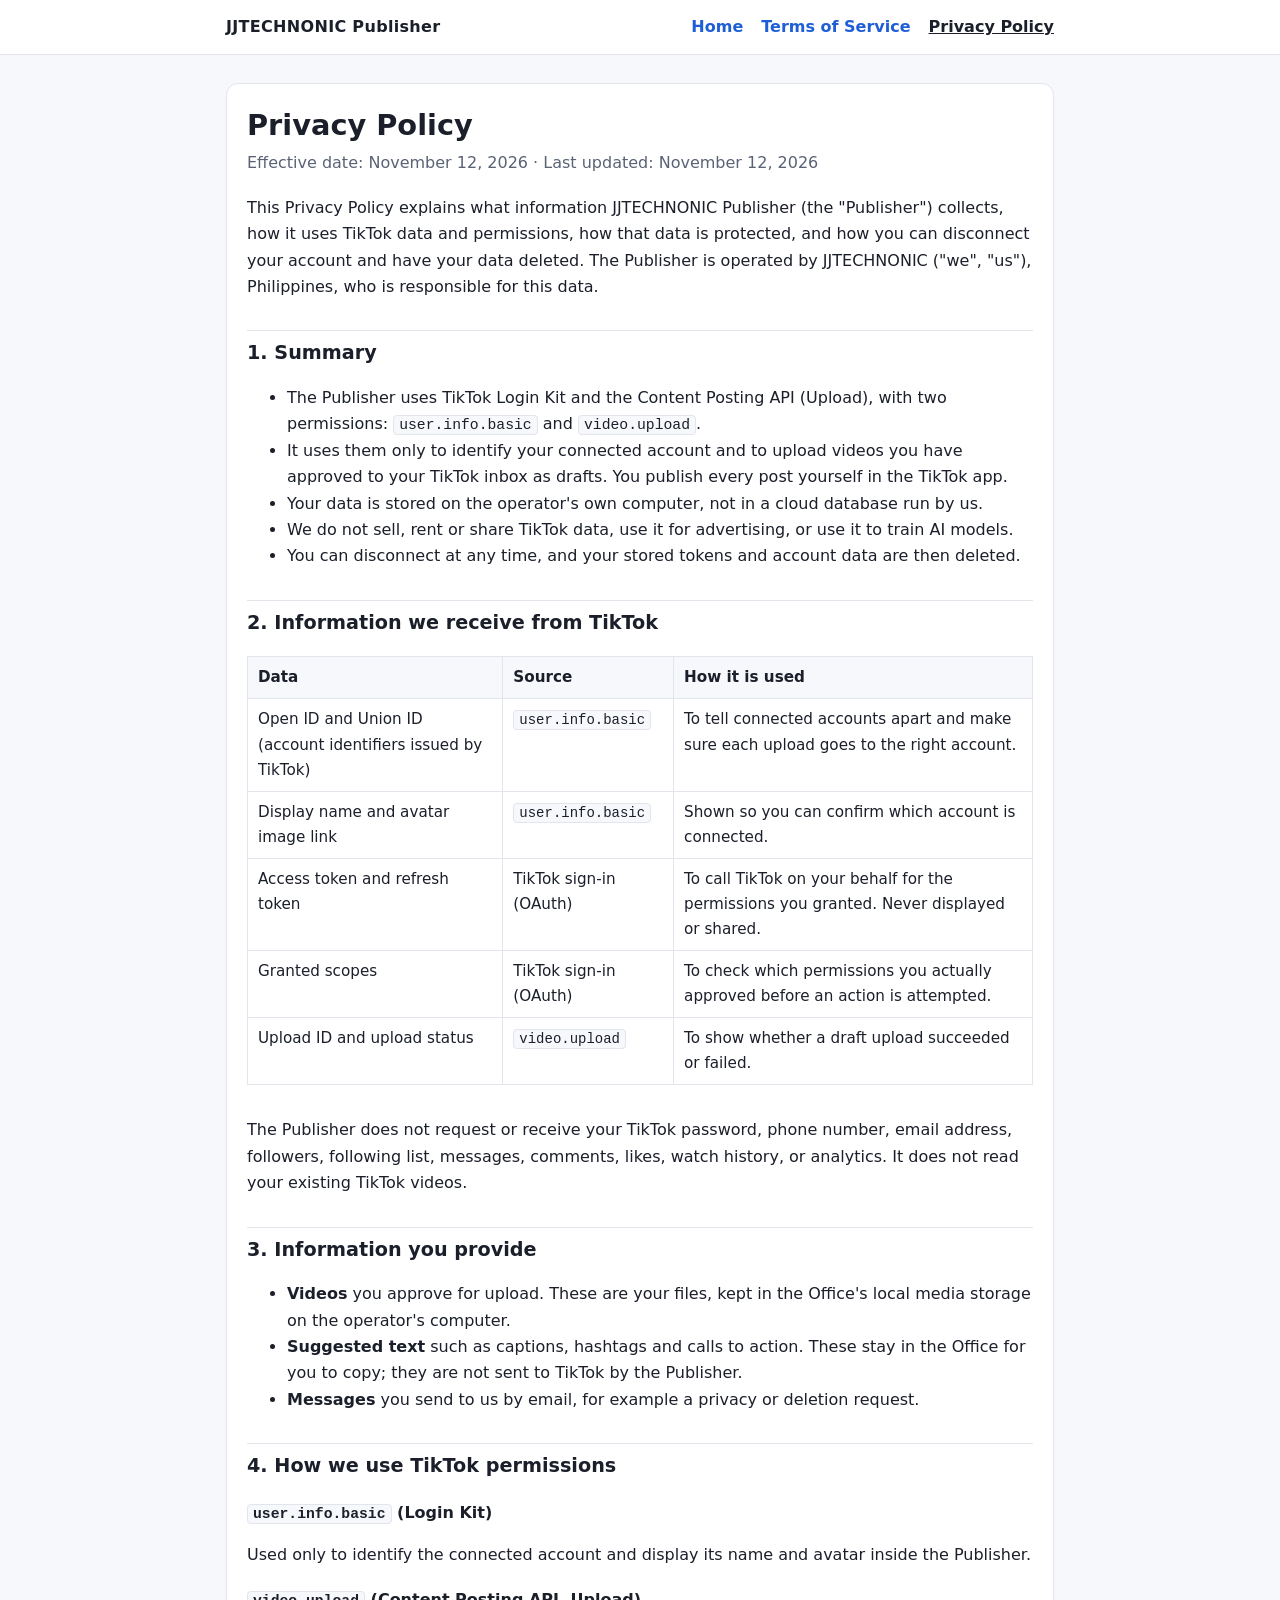
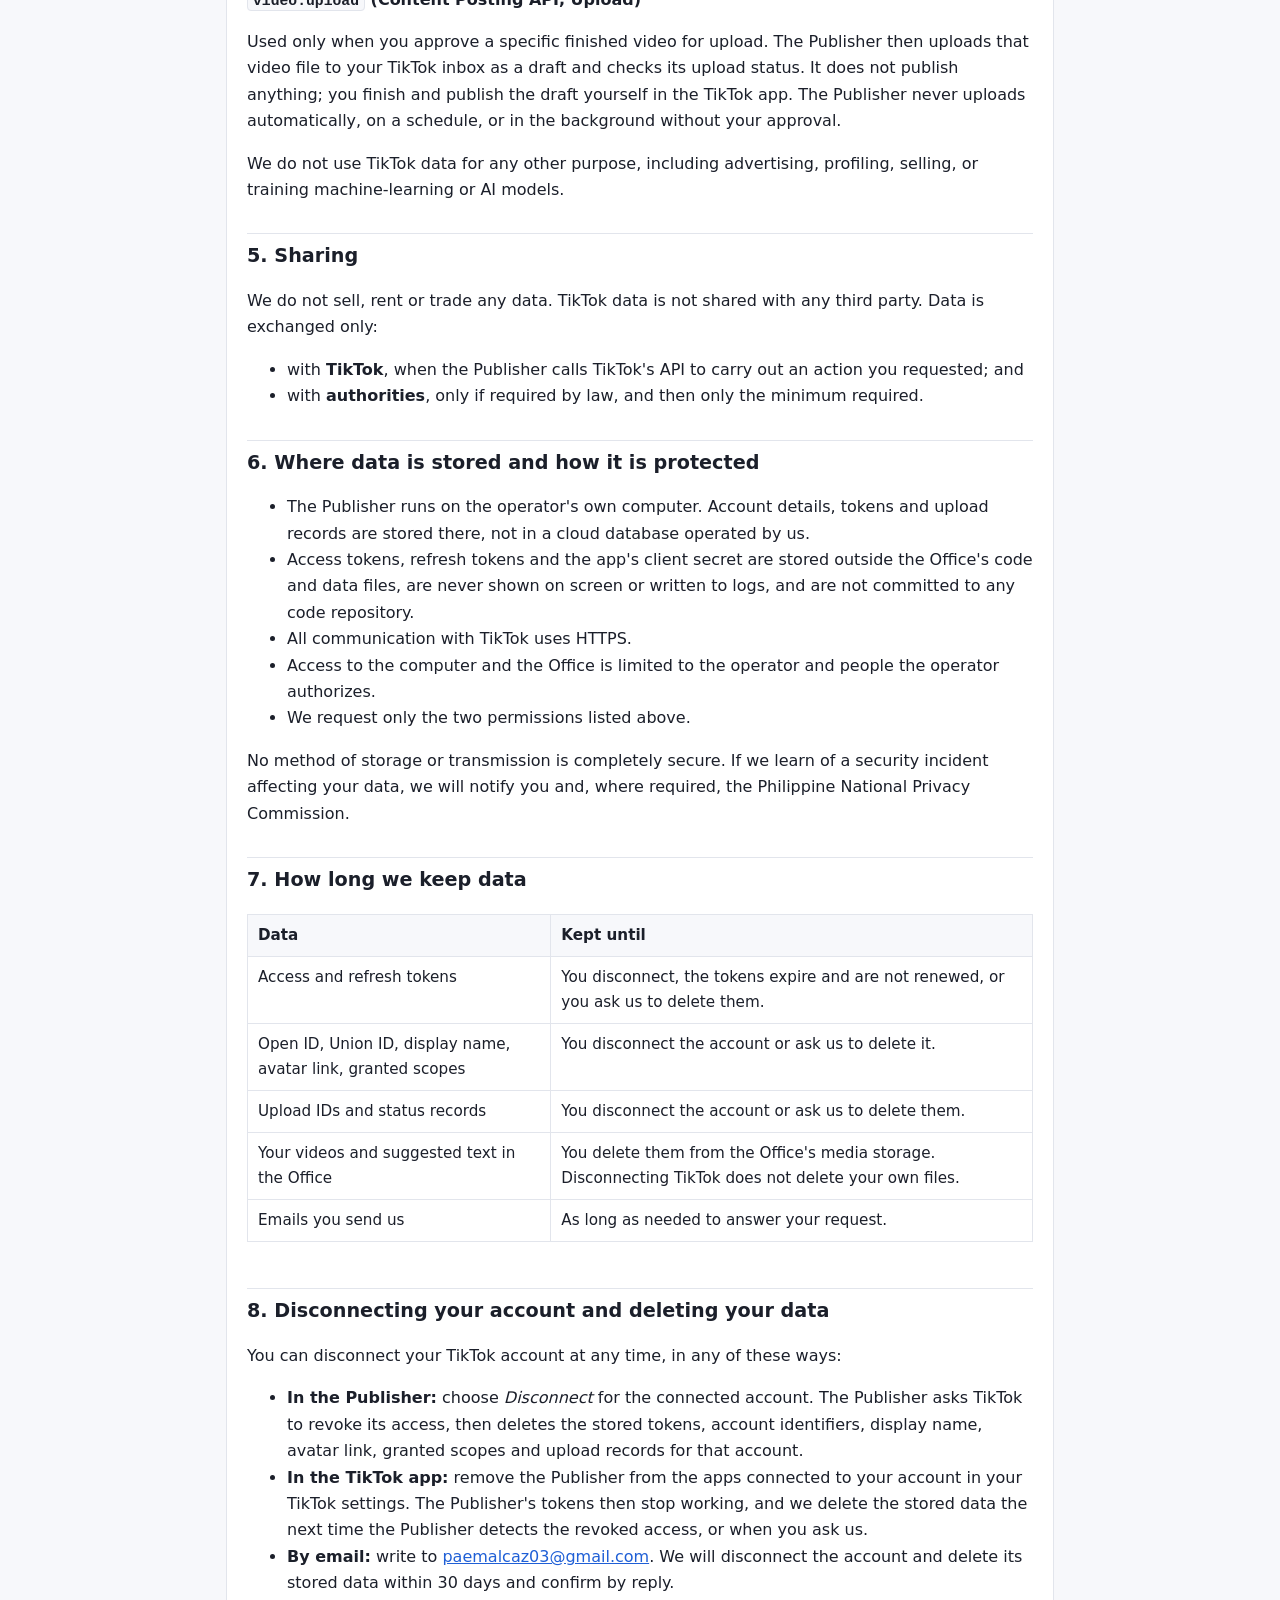
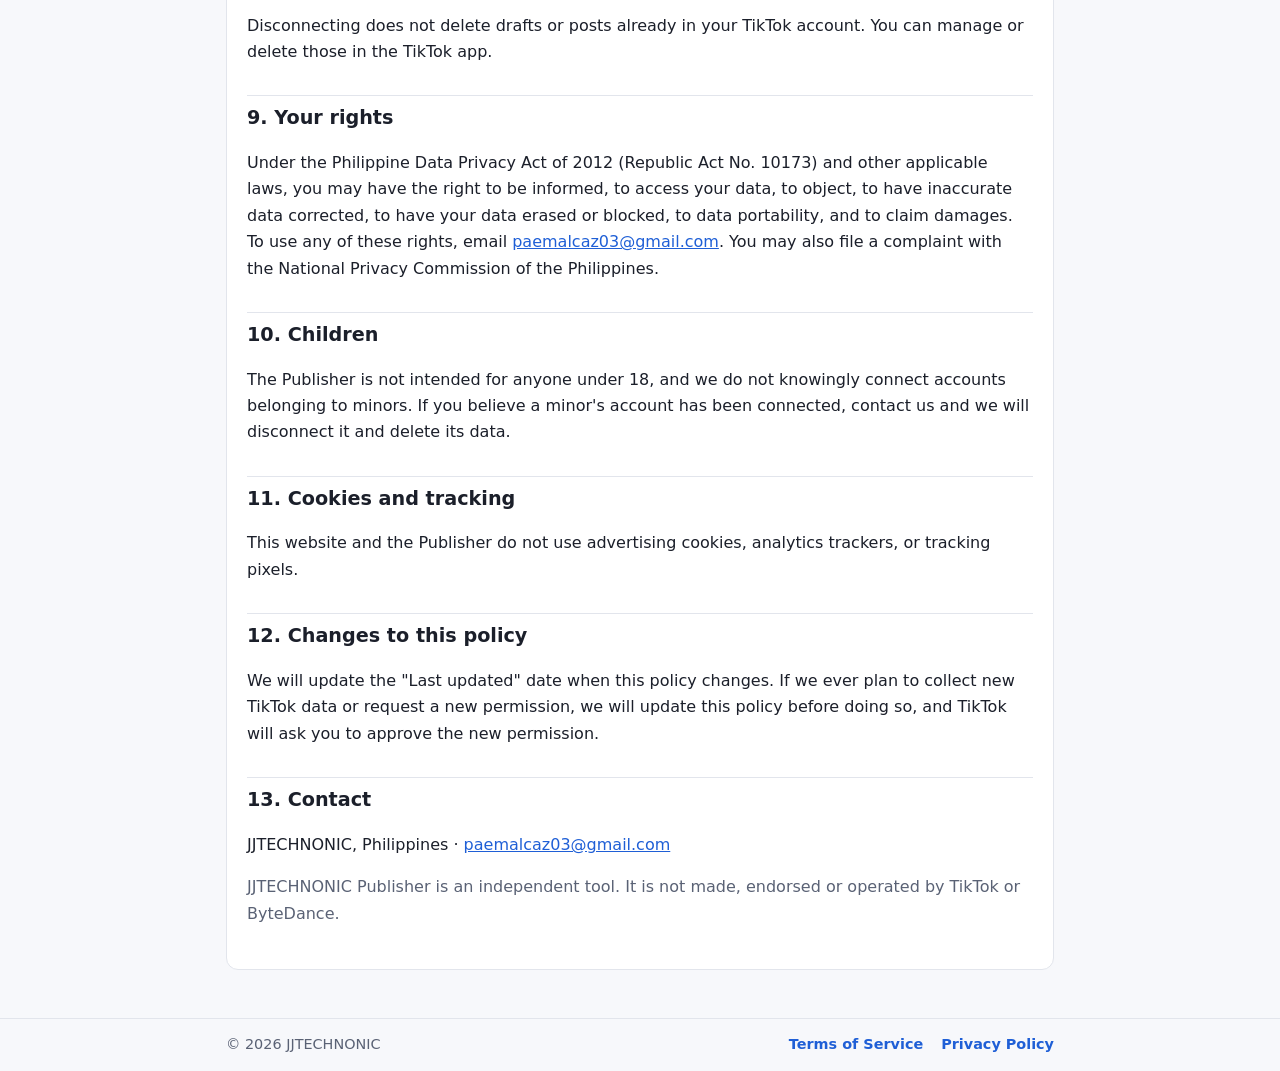
==== privacy.html @ 765ec0ec "TikTok Publisher policy website" ====
<!doctype html>
<html lang="en">
<head>
<meta charset="utf-8">
<meta name="viewport" content="width=device-width, initial-scale=1">
<title>Privacy Policy</title>
<meta name="description" content="Privacy Policy for JJTECHNONIC Publisher, including how TikTok data and permissions are used, protected and deleted.">
<link rel="stylesheet" href="styles.css">
</head>
<body>
<header class="site">
  <div class="bar">
    <a class="brand" href="index.html">JJTECHNONIC Publisher</a>
    <nav class="links" aria-label="Site">
      <a href="index.html">Home</a>
      <a href="terms.html">Terms of Service</a>
      <a href="privacy.html" aria-current="page">Privacy Policy</a>
    </nav>
  </div>
</header>

<main>
  <div class="card">
    <h1>Privacy Policy</h1>
    <p class="meta">Effective date: November 12, 2026 &middot; Last updated: November 12, 2026</p>

    <p>This Privacy Policy explains what information JJTECHNONIC Publisher (the "Publisher") collects, how it uses TikTok data and permissions, how that data is protected, and how you can disconnect your account and have your data deleted. The Publisher is operated by JJTECHNONIC ("we", "us"), Philippines, who is responsible for this data.</p>

    <h2>1. Summary</h2>
    <ul>
      <li>The Publisher uses TikTok Login Kit and the Content Posting API (Upload), with two permissions: <code>user.info.basic</code> and <code>video.upload</code>.</li>
      <li>It uses them only to identify your connected account and to upload videos you have approved to your TikTok inbox as drafts. You publish every post yourself in the TikTok app.</li>
      <li>Your data is stored on the operator's own computer, not in a cloud database run by us.</li>
      <li>We do not sell, rent or share TikTok data, use it for advertising, or use it to train AI models.</li>
      <li>You can disconnect at any time, and your stored tokens and account data are then deleted.</li>
    </ul>

    <h2>2. Information we receive from TikTok</h2>
    <div class="table-wrap">
    <table>
      <tr><th>Data</th><th>Source</th><th>How it is used</th></tr>
      <tr><td>Open ID and Union ID (account identifiers issued by TikTok)</td><td><code>user.info.basic</code></td><td>To tell connected accounts apart and make sure each upload goes to the right account.</td></tr>
      <tr><td>Display name and avatar image link</td><td><code>user.info.basic</code></td><td>Shown so you can confirm which account is connected.</td></tr>
      <tr><td>Access token and refresh token</td><td>TikTok sign-in (OAuth)</td><td>To call TikTok on your behalf for the permissions you granted. Never displayed or shared.</td></tr>
      <tr><td>Granted scopes</td><td>TikTok sign-in (OAuth)</td><td>To check which permissions you actually approved before an action is attempted.</td></tr>
      <tr><td>Upload ID and upload status</td><td><code>video.upload</code></td><td>To show whether a draft upload succeeded or failed.</td></tr>
    </table>
    </div>
    <p>The Publisher does not request or receive your TikTok password, phone number, email address, followers, following list, messages, comments, likes, watch history, or analytics. It does not read your existing TikTok videos.</p>

    <h2>3. Information you provide</h2>
    <ul>
      <li><strong>Videos</strong> you approve for upload. These are your files, kept in the Office's local media storage on the operator's computer.</li>
      <li><strong>Suggested text</strong> such as captions, hashtags and calls to action. These stay in the Office for you to copy; they are not sent to TikTok by the Publisher.</li>
      <li><strong>Messages</strong> you send to us by email, for example a privacy or deletion request.</li>
    </ul>

    <h2>4. How we use TikTok permissions</h2>
    <h3><code>user.info.basic</code> (Login Kit)</h3>
    <p>Used only to identify the connected account and display its name and avatar inside the Publisher.</p>
    <h3><code>video.upload</code> (Content Posting API, Upload)</h3>
    <p>Used only when you approve a specific finished video for upload. The Publisher then uploads that video file to your TikTok inbox as a draft and checks its upload status. It does not publish anything; you finish and publish the draft yourself in the TikTok app. The Publisher never uploads automatically, on a schedule, or in the background without your approval.</p>
    <p>We do not use TikTok data for any other purpose, including advertising, profiling, selling, or training machine-learning or AI models.</p>

    <h2>5. Sharing</h2>
    <p>We do not sell, rent or trade any data. TikTok data is not shared with any third party. Data is exchanged only:</p>
    <ul>
      <li>with <strong>TikTok</strong>, when the Publisher calls TikTok's API to carry out an action you requested; and</li>
      <li>with <strong>authorities</strong>, only if required by law, and then only the minimum required.</li>
    </ul>

    <h2>6. Where data is stored and how it is protected</h2>
    <ul>
      <li>The Publisher runs on the operator's own computer. Account details, tokens and upload records are stored there, not in a cloud database operated by us.</li>
      <li>Access tokens, refresh tokens and the app's client secret are stored outside the Office's code and data files, are never shown on screen or written to logs, and are not committed to any code repository.</li>
      <li>All communication with TikTok uses HTTPS.</li>
      <li>Access to the computer and the Office is limited to the operator and people the operator authorizes.</li>
      <li>We request only the two permissions listed above.</li>
    </ul>
    <p>No method of storage or transmission is completely secure. If we learn of a security incident affecting your data, we will notify you and, where required, the Philippine National Privacy Commission.</p>

    <h2>7. How long we keep data</h2>
    <div class="table-wrap">
    <table>
      <tr><th>Data</th><th>Kept until</th></tr>
      <tr><td>Access and refresh tokens</td><td>You disconnect, the tokens expire and are not renewed, or you ask us to delete them.</td></tr>
      <tr><td>Open ID, Union ID, display name, avatar link, granted scopes</td><td>You disconnect the account or ask us to delete it.</td></tr>
      <tr><td>Upload IDs and status records</td><td>You disconnect the account or ask us to delete them.</td></tr>
      <tr><td>Your videos and suggested text in the Office</td><td>You delete them from the Office's media storage. Disconnecting TikTok does not delete your own files.</td></tr>
      <tr><td>Emails you send us</td><td>As long as needed to answer your request.</td></tr>
    </table>
    </div>

    <h2>8. Disconnecting your account and deleting your data</h2>
    <p>You can disconnect your TikTok account at any time, in any of these ways:</p>
    <ul>
      <li><strong>In the Publisher:</strong> choose <em>Disconnect</em> for the connected account. The Publisher asks TikTok to revoke its access, then deletes the stored tokens, account identifiers, display name, avatar link, granted scopes and upload records for that account.</li>
      <li><strong>In the TikTok app:</strong> remove the Publisher from the apps connected to your account in your TikTok settings. The Publisher's tokens then stop working, and we delete the stored data the next time the Publisher detects the revoked access, or when you ask us.</li>
      <li><strong>By email:</strong> write to <a href="mailto:paemalcaz03@gmail.com">paemalcaz03@gmail.com</a>. We will disconnect the account and delete its stored data within 30 days and confirm by reply.</li>
    </ul>
    <p>Disconnecting does not delete drafts or posts already in your TikTok account. You can manage or delete those in the TikTok app.</p>

    <h2>9. Your rights</h2>
    <p>Under the Philippine Data Privacy Act of 2012 (Republic Act No. 10173) and other applicable laws, you may have the right to be informed, to access your data, to object, to have inaccurate data corrected, to have your data erased or blocked, to data portability, and to claim damages. To use any of these rights, email <a href="mailto:paemalcaz03@gmail.com">paemalcaz03@gmail.com</a>. You may also file a complaint with the National Privacy Commission of the Philippines.</p>

    <h2>10. Children</h2>
    <p>The Publisher is not intended for anyone under 18, and we do not knowingly connect accounts belonging to minors. If you believe a minor's account has been connected, contact us and we will disconnect it and delete its data.</p>

    <h2>11. Cookies and tracking</h2>
    <p>This website and the Publisher do not use advertising cookies, analytics trackers, or tracking pixels.</p>

    <h2>12. Changes to this policy</h2>
    <p>We will update the "Last updated" date when this policy changes. If we ever plan to collect new TikTok data or request a new permission, we will update this policy before doing so, and TikTok will ask you to approve the new permission.</p>

    <h2>13. Contact</h2>
    <p>JJTECHNONIC, Philippines &middot; <a href="mailto:paemalcaz03@gmail.com">paemalcaz03@gmail.com</a></p>

    <p class="meta">JJTECHNONIC Publisher is an independent tool. It is not made, endorsed or operated by TikTok or ByteDance.</p>
  </div>
</main>

<footer class="site">
  <div class="bar">
    <span>&copy; 2026 JJTECHNONIC</span>
    <nav class="links" aria-label="Legal">
      <a href="terms.html">Terms of Service</a>
      <a href="privacy.html">Privacy Policy</a>
    </nav>
  </div>
</footer>
</body>
</html>
---- styles.css ----
:root {
  --bg: #f7f8fb;
  --surface: #ffffff;
  --text: #1b1f2a;
  --muted: #5a6275;
  --line: #e2e5ec;
  --accent: #1f5fd6;
  --note-bg: #fff7e0;
  --note-line: #e8c766;
}
@media (prefers-color-scheme: dark) {
  :root {
    --bg: #0f1218;
    --surface: #171b24;
    --text: #e8ebf2;
    --muted: #a3abbd;
    --line: #2a3040;
    --accent: #7aa7ff;
    --note-bg: #2a2410;
    --note-line: #6b5a1e;
  }
}
* { box-sizing: border-box; }
html { -webkit-text-size-adjust: 100%; }
body {
  margin: 0;
  background: var(--bg);
  color: var(--text);
  font: 16px/1.65 system-ui, -apple-system, "Segoe UI", Roboto, Arial, sans-serif;
}
a { color: var(--accent); }
header.site {
  background: var(--surface);
  border-bottom: 1px solid var(--line);
}
.bar {
  max-width: 860px;
  margin: 0 auto;
  padding: 14px 16px;
  display: flex;
  flex-wrap: wrap;
  gap: 8px 20px;
  align-items: center;
  justify-content: space-between;
}
.brand { font-weight: 700; letter-spacing: .02em; color: var(--text); text-decoration: none; }
nav.links { display: flex; flex-wrap: wrap; gap: 6px 18px; }
nav.links a { text-decoration: none; font-weight: 600; }
nav.links a[aria-current="page"] { color: var(--text); text-decoration: underline; }
main {
  max-width: 860px;
  margin: 0 auto;
  padding: 28px 16px 48px;
}
.card {
  background: var(--surface);
  border: 1px solid var(--line);
  border-radius: 12px;
  padding: 24px 20px;
}
h1 { font-size: 1.8rem; line-height: 1.25; margin: 0 0 6px; }
h2 { font-size: 1.2rem; margin: 30px 0 8px; padding-top: 6px; border-top: 1px solid var(--line); }
h3 { font-size: 1rem; margin: 18px 0 6px; }
.meta { color: var(--muted); margin: 0 0 18px; }
table { width: 100%; border-collapse: collapse; margin: 10px 0 16px; font-size: .95rem; }
th, td { text-align: left; vertical-align: top; padding: 8px 10px; border: 1px solid var(--line); }
th { background: var(--bg); }
.table-wrap { overflow-x: auto; }
code { font-size: .92em; background: var(--bg); padding: 1px 5px; border-radius: 4px; border: 1px solid var(--line); }
.note {
  background: var(--note-bg);
  border: 1px solid var(--note-line);
  border-radius: 8px;
  padding: 12px 14px;
  margin: 16px 0;
}
footer.site {
  border-top: 1px solid var(--line);
  color: var(--muted);
  font-size: .9rem;
}
footer.site .bar { justify-content: space-between; }
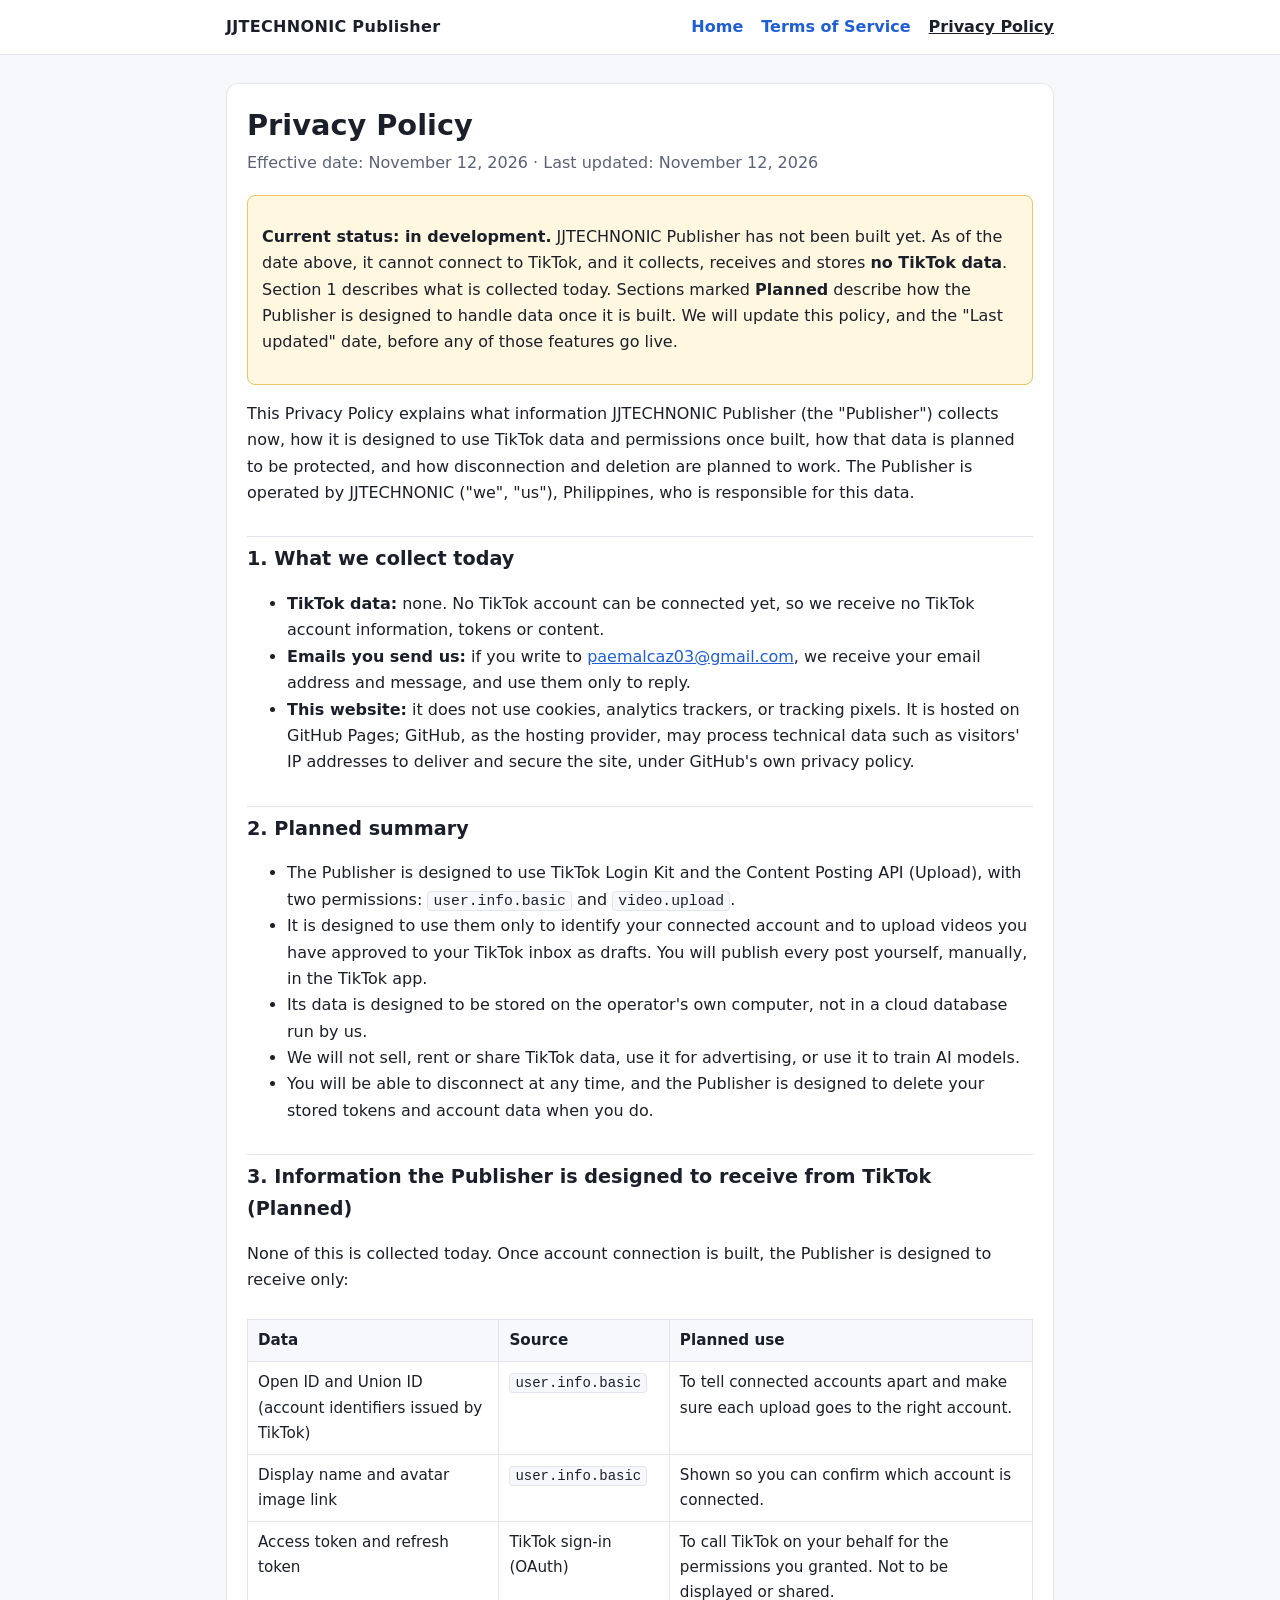
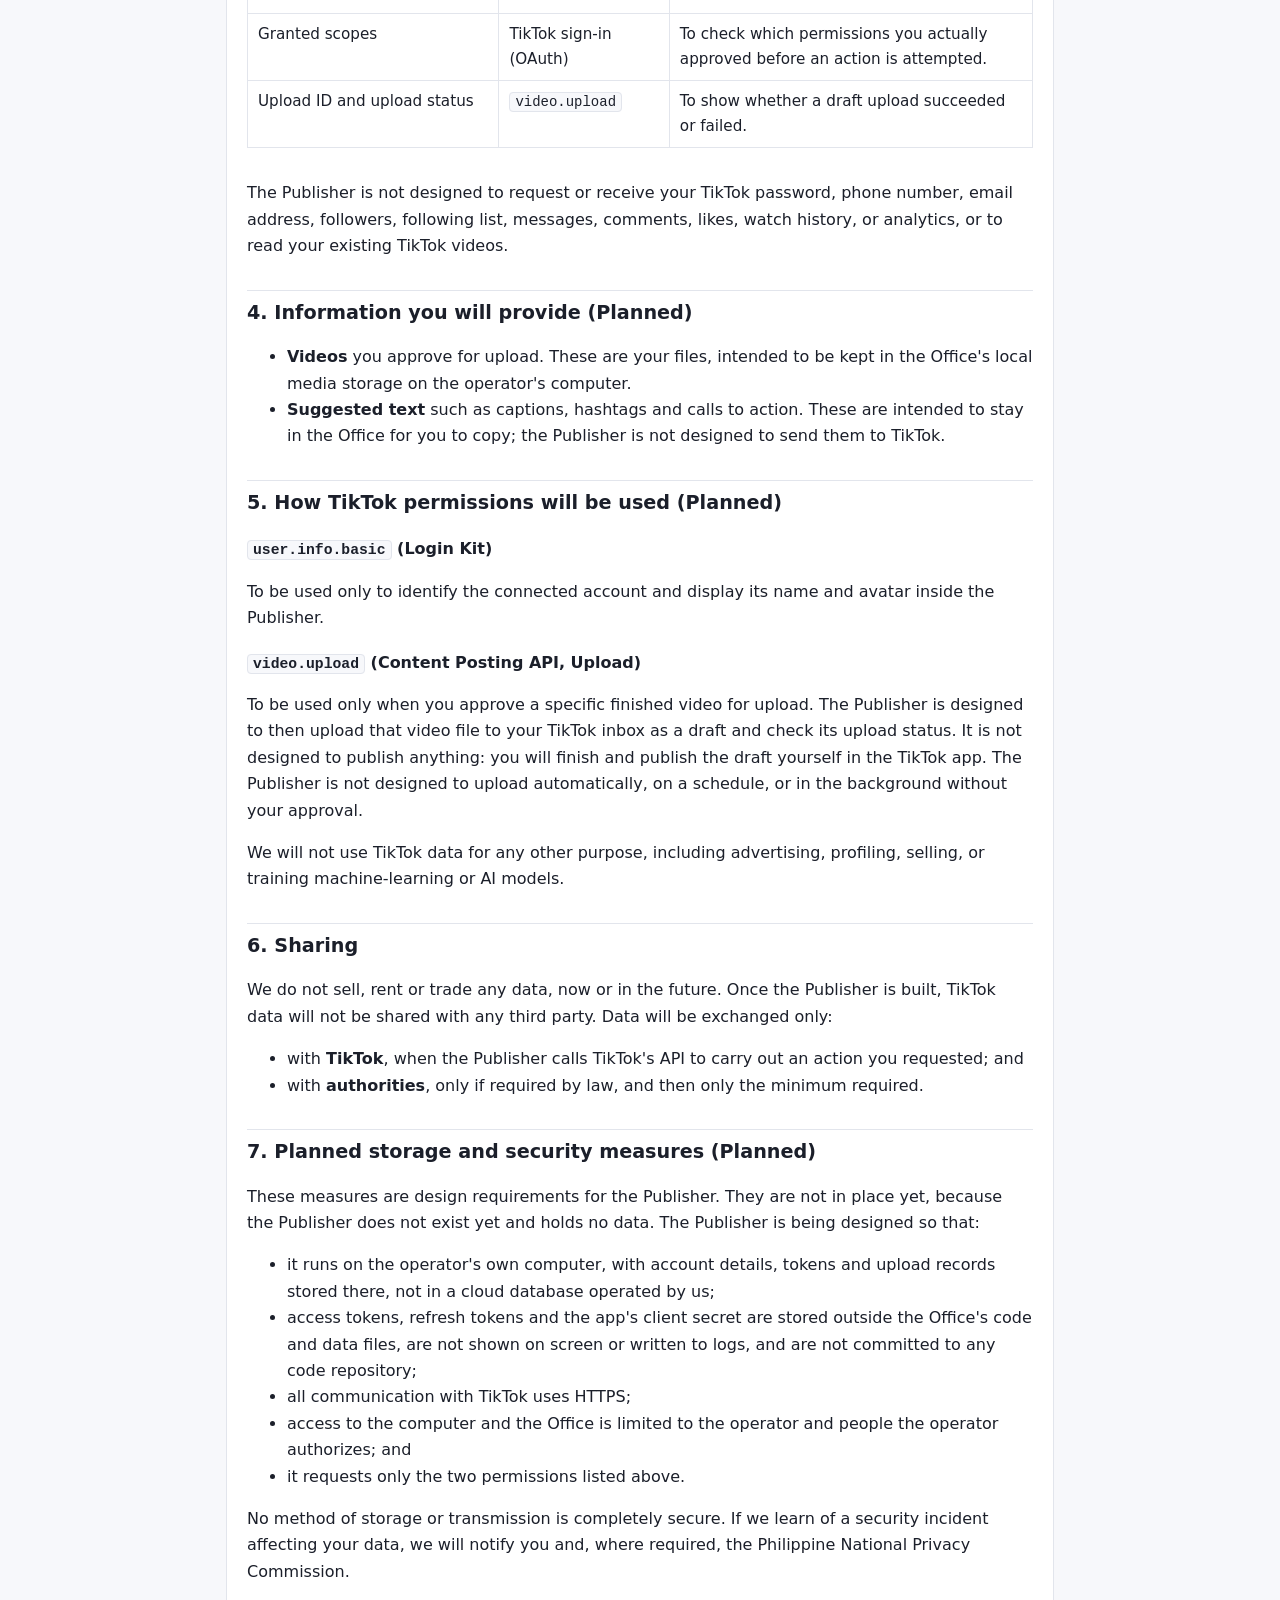
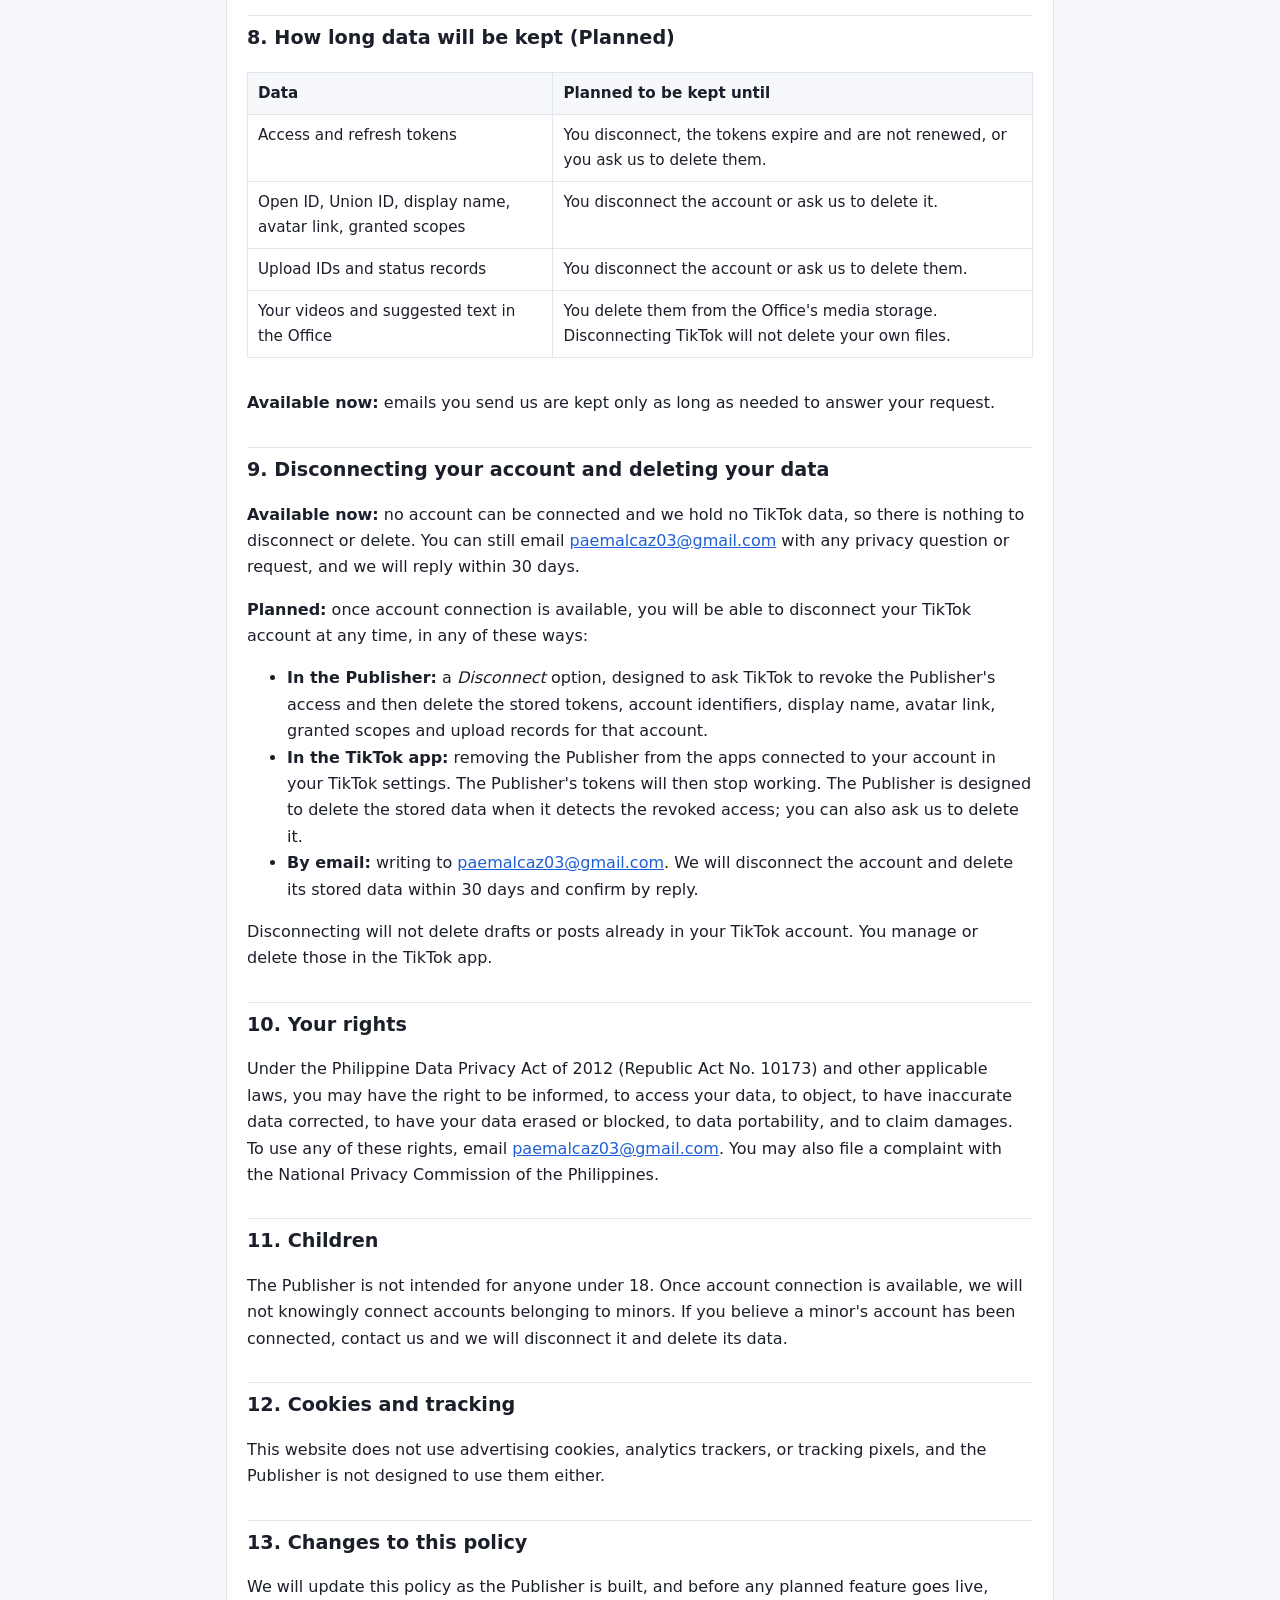
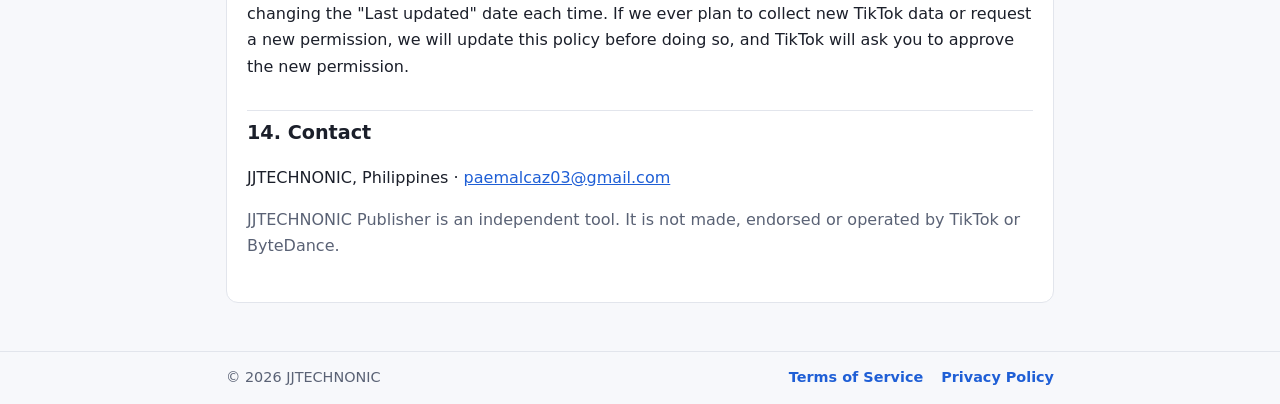
==== commit 915518b5: "Update Publisher policy pages to development status" ====
--- a/privacy.html
+++ b/privacy.html
@@ -4,7 +4,7 @@
 <meta charset="utf-8">
 <meta name="viewport" content="width=device-width, initial-scale=1">
 <title>Privacy Policy</title>
-<meta name="description" content="Privacy Policy for JJTECHNONIC Publisher, including how TikTok data and permissions are used, protected and deleted.">
+<meta name="description" content="Privacy Policy for JJTECHNONIC Publisher, a TikTok draft-upload tool that is currently in development: what it collects today and how TikTok data is planned to be used, protected and deleted.">
 <link rel="stylesheet" href="styles.css">
 </head>
 <body>
@@ -24,95 +24,108 @@
     <h1>Privacy Policy</h1>
     <p class="meta">Effective date: November 12, 2026 &middot; Last updated: November 12, 2026</p>
 
-    <p>This Privacy Policy explains what information JJTECHNONIC Publisher (the "Publisher") collects, how it uses TikTok data and permissions, how that data is protected, and how you can disconnect your account and have your data deleted. The Publisher is operated by JJTECHNONIC ("we", "us"), Philippines, who is responsible for this data.</p>
+    <div class="note">
+      <p><strong>Current status: in development.</strong> JJTECHNONIC Publisher has not been built yet. As of the date above, it cannot connect to TikTok, and it collects, receives and stores <strong>no TikTok data</strong>. Section 1 describes what is collected today. Sections marked <strong>Planned</strong> describe how the Publisher is designed to handle data once it is built. We will update this policy, and the "Last updated" date, before any of those features go live.</p>
+    </div>
 
-    <h2>1. Summary</h2>
+    <p>This Privacy Policy explains what information JJTECHNONIC Publisher (the "Publisher") collects now, how it is designed to use TikTok data and permissions once built, how that data is planned to be protected, and how disconnection and deletion are planned to work. The Publisher is operated by JJTECHNONIC ("we", "us"), Philippines, who is responsible for this data.</p>
+
+    <h2>1. What we collect today</h2>
     <ul>
-      <li>The Publisher uses TikTok Login Kit and the Content Posting API (Upload), with two permissions: <code>user.info.basic</code> and <code>video.upload</code>.</li>
-      <li>It uses them only to identify your connected account and to upload videos you have approved to your TikTok inbox as drafts. You publish every post yourself in the TikTok app.</li>
-      <li>Your data is stored on the operator's own computer, not in a cloud database run by us.</li>
-      <li>We do not sell, rent or share TikTok data, use it for advertising, or use it to train AI models.</li>
-      <li>You can disconnect at any time, and your stored tokens and account data are then deleted.</li>
+      <li><strong>TikTok data:</strong> none. No TikTok account can be connected yet, so we receive no TikTok account information, tokens or content.</li>
+      <li><strong>Emails you send us:</strong> if you write to <a href="mailto:paemalcaz03@gmail.com">paemalcaz03@gmail.com</a>, we receive your email address and message, and use them only to reply.</li>
+      <li><strong>This website:</strong> it does not use cookies, analytics trackers, or tracking pixels. It is hosted on GitHub Pages; GitHub, as the hosting provider, may process technical data such as visitors' IP addresses to deliver and secure the site, under GitHub's own privacy policy.</li>
     </ul>
 
-    <h2>2. Information we receive from TikTok</h2>
+    <h2>2. Planned summary</h2>
+    <ul>
+      <li>The Publisher is designed to use TikTok Login Kit and the Content Posting API (Upload), with two permissions: <code>user.info.basic</code> and <code>video.upload</code>.</li>
+      <li>It is designed to use them only to identify your connected account and to upload videos you have approved to your TikTok inbox as drafts. You will publish every post yourself, manually, in the TikTok app.</li>
+      <li>Its data is designed to be stored on the operator's own computer, not in a cloud database run by us.</li>
+      <li>We will not sell, rent or share TikTok data, use it for advertising, or use it to train AI models.</li>
+      <li>You will be able to disconnect at any time, and the Publisher is designed to delete your stored tokens and account data when you do.</li>
+    </ul>
+
+    <h2>3. Information the Publisher is designed to receive from TikTok (Planned)</h2>
+    <p>None of this is collected today. Once account connection is built, the Publisher is designed to receive only:</p>
     <div class="table-wrap">
     <table>
-      <tr><th>Data</th><th>Source</th><th>How it is used</th></tr>
+      <tr><th>Data</th><th>Source</th><th>Planned use</th></tr>
       <tr><td>Open ID and Union ID (account identifiers issued by TikTok)</td><td><code>user.info.basic</code></td><td>To tell connected accounts apart and make sure each upload goes to the right account.</td></tr>
       <tr><td>Display name and avatar image link</td><td><code>user.info.basic</code></td><td>Shown so you can confirm which account is connected.</td></tr>
-      <tr><td>Access token and refresh token</td><td>TikTok sign-in (OAuth)</td><td>To call TikTok on your behalf for the permissions you granted. Never displayed or shared.</td></tr>
+      <tr><td>Access token and refresh token</td><td>TikTok sign-in (OAuth)</td><td>To call TikTok on your behalf for the permissions you granted. Not to be displayed or shared.</td></tr>
       <tr><td>Granted scopes</td><td>TikTok sign-in (OAuth)</td><td>To check which permissions you actually approved before an action is attempted.</td></tr>
       <tr><td>Upload ID and upload status</td><td><code>video.upload</code></td><td>To show whether a draft upload succeeded or failed.</td></tr>
     </table>
     </div>
-    <p>The Publisher does not request or receive your TikTok password, phone number, email address, followers, following list, messages, comments, likes, watch history, or analytics. It does not read your existing TikTok videos.</p>
+    <p>The Publisher is not designed to request or receive your TikTok password, phone number, email address, followers, following list, messages, comments, likes, watch history, or analytics, or to read your existing TikTok videos.</p>
 
-    <h2>3. Information you provide</h2>
+    <h2>4. Information you will provide (Planned)</h2>
     <ul>
-      <li><strong>Videos</strong> you approve for upload. These are your files, kept in the Office's local media storage on the operator's computer.</li>
-      <li><strong>Suggested text</strong> such as captions, hashtags and calls to action. These stay in the Office for you to copy; they are not sent to TikTok by the Publisher.</li>
-      <li><strong>Messages</strong> you send to us by email, for example a privacy or deletion request.</li>
+      <li><strong>Videos</strong> you approve for upload. These are your files, intended to be kept in the Office's local media storage on the operator's computer.</li>
+      <li><strong>Suggested text</strong> such as captions, hashtags and calls to action. These are intended to stay in the Office for you to copy; the Publisher is not designed to send them to TikTok.</li>
     </ul>
 
-    <h2>4. How we use TikTok permissions</h2>
+    <h2>5. How TikTok permissions will be used (Planned)</h2>
     <h3><code>user.info.basic</code> (Login Kit)</h3>
-    <p>Used only to identify the connected account and display its name and avatar inside the Publisher.</p>
+    <p>To be used only to identify the connected account and display its name and avatar inside the Publisher.</p>
     <h3><code>video.upload</code> (Content Posting API, Upload)</h3>
-    <p>Used only when you approve a specific finished video for upload. The Publisher then uploads that video file to your TikTok inbox as a draft and checks its upload status. It does not publish anything; you finish and publish the draft yourself in the TikTok app. The Publisher never uploads automatically, on a schedule, or in the background without your approval.</p>
-    <p>We do not use TikTok data for any other purpose, including advertising, profiling, selling, or training machine-learning or AI models.</p>
+    <p>To be used only when you approve a specific finished video for upload. The Publisher is designed to then upload that video file to your TikTok inbox as a draft and check its upload status. It is not designed to publish anything: you will finish and publish the draft yourself in the TikTok app. The Publisher is not designed to upload automatically, on a schedule, or in the background without your approval.</p>
+    <p>We will not use TikTok data for any other purpose, including advertising, profiling, selling, or training machine-learning or AI models.</p>
 
-    <h2>5. Sharing</h2>
-    <p>We do not sell, rent or trade any data. TikTok data is not shared with any third party. Data is exchanged only:</p>
+    <h2>6. Sharing</h2>
+    <p>We do not sell, rent or trade any data, now or in the future. Once the Publisher is built, TikTok data will not be shared with any third party. Data will be exchanged only:</p>
     <ul>
       <li>with <strong>TikTok</strong>, when the Publisher calls TikTok's API to carry out an action you requested; and</li>
       <li>with <strong>authorities</strong>, only if required by law, and then only the minimum required.</li>
     </ul>
 
-    <h2>6. Where data is stored and how it is protected</h2>
+    <h2>7. Planned storage and security measures (Planned)</h2>
+    <p>These measures are design requirements for the Publisher. They are not in place yet, because the Publisher does not exist yet and holds no data. The Publisher is being designed so that:</p>
     <ul>
-      <li>The Publisher runs on the operator's own computer. Account details, tokens and upload records are stored there, not in a cloud database operated by us.</li>
-      <li>Access tokens, refresh tokens and the app's client secret are stored outside the Office's code and data files, are never shown on screen or written to logs, and are not committed to any code repository.</li>
-      <li>All communication with TikTok uses HTTPS.</li>
-      <li>Access to the computer and the Office is limited to the operator and people the operator authorizes.</li>
-      <li>We request only the two permissions listed above.</li>
+      <li>it runs on the operator's own computer, with account details, tokens and upload records stored there, not in a cloud database operated by us;</li>
+      <li>access tokens, refresh tokens and the app's client secret are stored outside the Office's code and data files, are not shown on screen or written to logs, and are not committed to any code repository;</li>
+      <li>all communication with TikTok uses HTTPS;</li>
+      <li>access to the computer and the Office is limited to the operator and people the operator authorizes; and</li>
+      <li>it requests only the two permissions listed above.</li>
     </ul>
     <p>No method of storage or transmission is completely secure. If we learn of a security incident affecting your data, we will notify you and, where required, the Philippine National Privacy Commission.</p>
 
-    <h2>7. How long we keep data</h2>
+    <h2>8. How long data will be kept (Planned)</h2>
     <div class="table-wrap">
     <table>
-      <tr><th>Data</th><th>Kept until</th></tr>
+      <tr><th>Data</th><th>Planned to be kept until</th></tr>
       <tr><td>Access and refresh tokens</td><td>You disconnect, the tokens expire and are not renewed, or you ask us to delete them.</td></tr>
       <tr><td>Open ID, Union ID, display name, avatar link, granted scopes</td><td>You disconnect the account or ask us to delete it.</td></tr>
       <tr><td>Upload IDs and status records</td><td>You disconnect the account or ask us to delete them.</td></tr>
-      <tr><td>Your videos and suggested text in the Office</td><td>You delete them from the Office's media storage. Disconnecting TikTok does not delete your own files.</td></tr>
-      <tr><td>Emails you send us</td><td>As long as needed to answer your request.</td></tr>
+      <tr><td>Your videos and suggested text in the Office</td><td>You delete them from the Office's media storage. Disconnecting TikTok will not delete your own files.</td></tr>
     </table>
     </div>
+    <p><strong>Available now:</strong> emails you send us are kept only as long as needed to answer your request.</p>
 
-    <h2>8. Disconnecting your account and deleting your data</h2>
-    <p>You can disconnect your TikTok account at any time, in any of these ways:</p>
+    <h2>9. Disconnecting your account and deleting your data</h2>
+    <p><strong>Available now:</strong> no account can be connected and we hold no TikTok data, so there is nothing to disconnect or delete. You can still email <a href="mailto:paemalcaz03@gmail.com">paemalcaz03@gmail.com</a> with any privacy question or request, and we will reply within 30 days.</p>
+    <p><strong>Planned:</strong> once account connection is available, you will be able to disconnect your TikTok account at any time, in any of these ways:</p>
     <ul>
-      <li><strong>In the Publisher:</strong> choose <em>Disconnect</em> for the connected account. The Publisher asks TikTok to revoke its access, then deletes the stored tokens, account identifiers, display name, avatar link, granted scopes and upload records for that account.</li>
-      <li><strong>In the TikTok app:</strong> remove the Publisher from the apps connected to your account in your TikTok settings. The Publisher's tokens then stop working, and we delete the stored data the next time the Publisher detects the revoked access, or when you ask us.</li>
-      <li><strong>By email:</strong> write to <a href="mailto:paemalcaz03@gmail.com">paemalcaz03@gmail.com</a>. We will disconnect the account and delete its stored data within 30 days and confirm by reply.</li>
+      <li><strong>In the Publisher:</strong> a <em>Disconnect</em> option, designed to ask TikTok to revoke the Publisher's access and then delete the stored tokens, account identifiers, display name, avatar link, granted scopes and upload records for that account.</li>
+      <li><strong>In the TikTok app:</strong> removing the Publisher from the apps connected to your account in your TikTok settings. The Publisher's tokens will then stop working. The Publisher is designed to delete the stored data when it detects the revoked access; you can also ask us to delete it.</li>
+      <li><strong>By email:</strong> writing to <a href="mailto:paemalcaz03@gmail.com">paemalcaz03@gmail.com</a>. We will disconnect the account and delete its stored data within 30 days and confirm by reply.</li>
     </ul>
-    <p>Disconnecting does not delete drafts or posts already in your TikTok account. You can manage or delete those in the TikTok app.</p>
+    <p>Disconnecting will not delete drafts or posts already in your TikTok account. You manage or delete those in the TikTok app.</p>
 
-    <h2>9. Your rights</h2>
+    <h2>10. Your rights</h2>
     <p>Under the Philippine Data Privacy Act of 2012 (Republic Act No. 10173) and other applicable laws, you may have the right to be informed, to access your data, to object, to have inaccurate data corrected, to have your data erased or blocked, to data portability, and to claim damages. To use any of these rights, email <a href="mailto:paemalcaz03@gmail.com">paemalcaz03@gmail.com</a>. You may also file a complaint with the National Privacy Commission of the Philippines.</p>
 
-    <h2>10. Children</h2>
-    <p>The Publisher is not intended for anyone under 18, and we do not knowingly connect accounts belonging to minors. If you believe a minor's account has been connected, contact us and we will disconnect it and delete its data.</p>
+    <h2>11. Children</h2>
+    <p>The Publisher is not intended for anyone under 18. Once account connection is available, we will not knowingly connect accounts belonging to minors. If you believe a minor's account has been connected, contact us and we will disconnect it and delete its data.</p>
 
-    <h2>11. Cookies and tracking</h2>
-    <p>This website and the Publisher do not use advertising cookies, analytics trackers, or tracking pixels.</p>
+    <h2>12. Cookies and tracking</h2>
+    <p>This website does not use advertising cookies, analytics trackers, or tracking pixels, and the Publisher is not designed to use them either.</p>
 
-    <h2>12. Changes to this policy</h2>
-    <p>We will update the "Last updated" date when this policy changes. If we ever plan to collect new TikTok data or request a new permission, we will update this policy before doing so, and TikTok will ask you to approve the new permission.</p>
+    <h2>13. Changes to this policy</h2>
+    <p>We will update this policy as the Publisher is built, and before any planned feature goes live, changing the "Last updated" date each time. If we ever plan to collect new TikTok data or request a new permission, we will update this policy before doing so, and TikTok will ask you to approve the new permission.</p>
 
-    <h2>13. Contact</h2>
+    <h2>14. Contact</h2>
     <p>JJTECHNONIC, Philippines &middot; <a href="mailto:paemalcaz03@gmail.com">paemalcaz03@gmail.com</a></p>
 
     <p class="meta">JJTECHNONIC Publisher is an independent tool. It is not made, endorsed or operated by TikTok or ByteDance.</p>
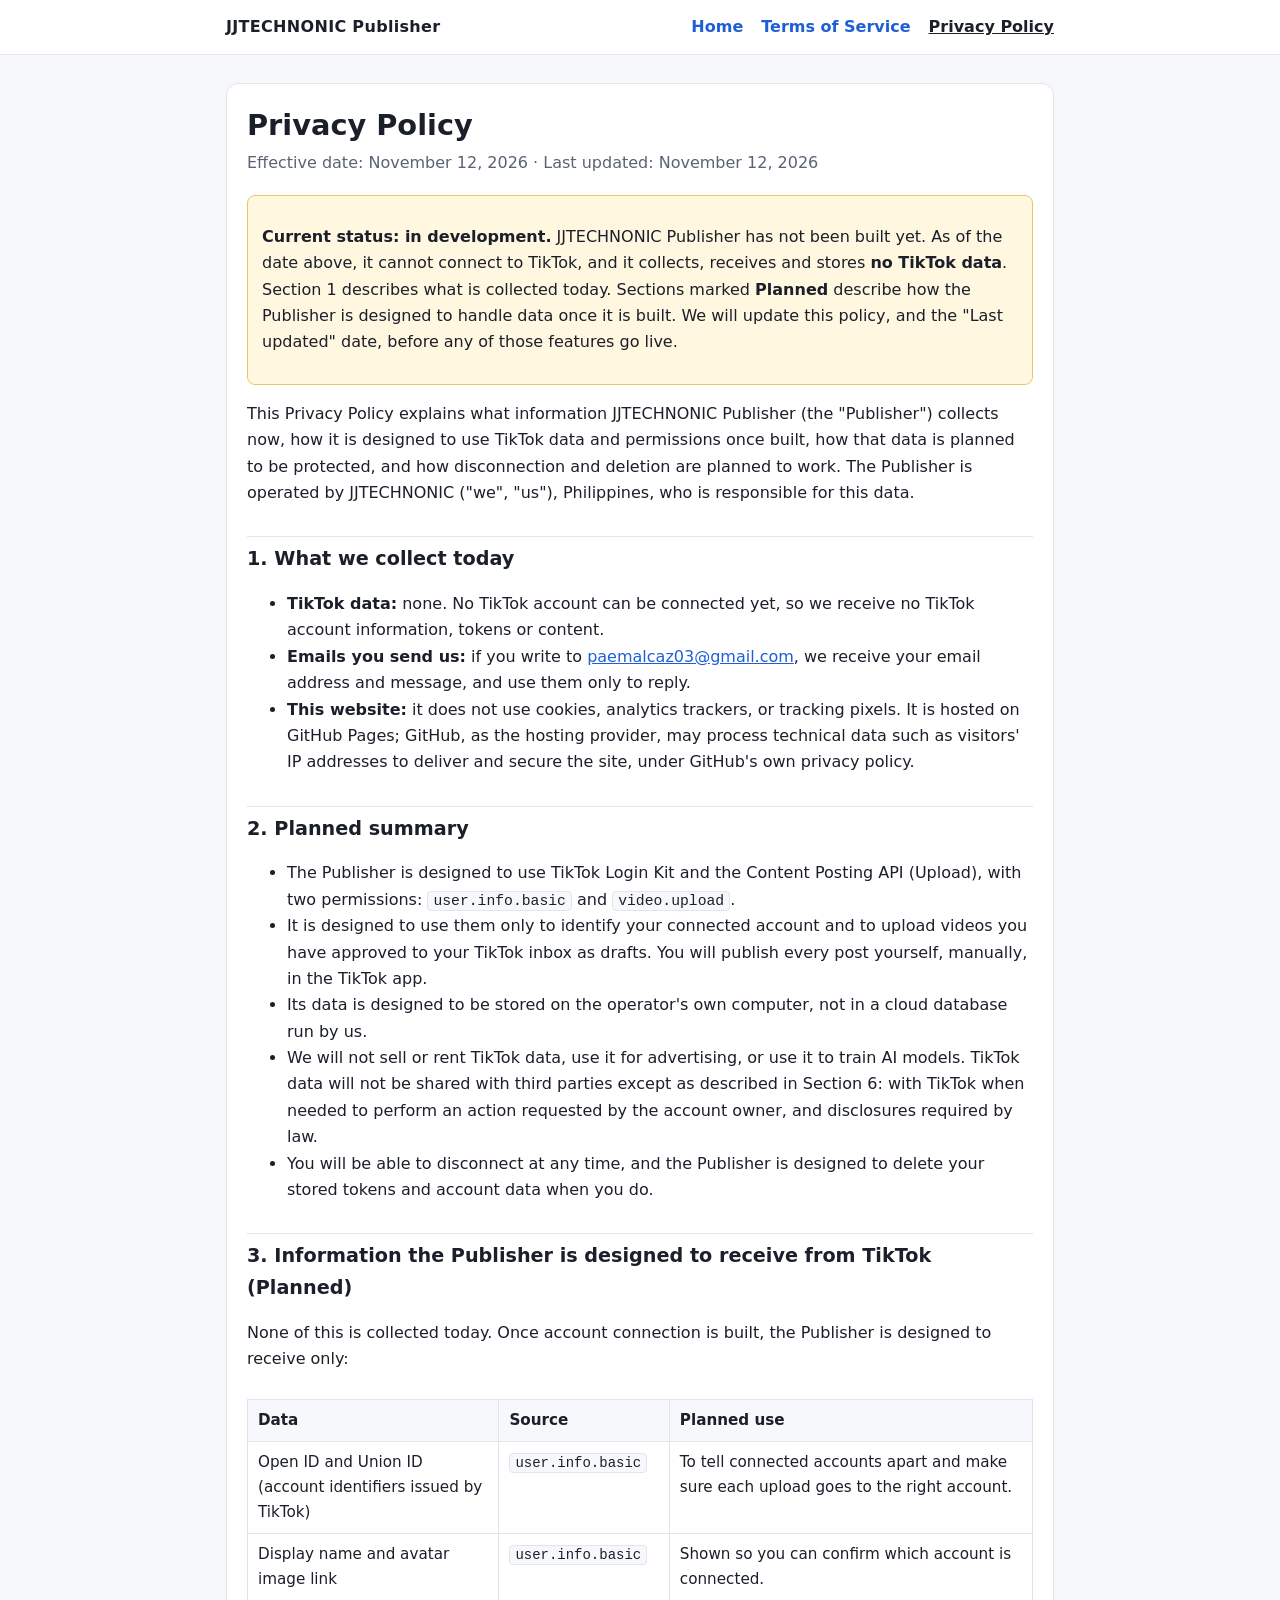
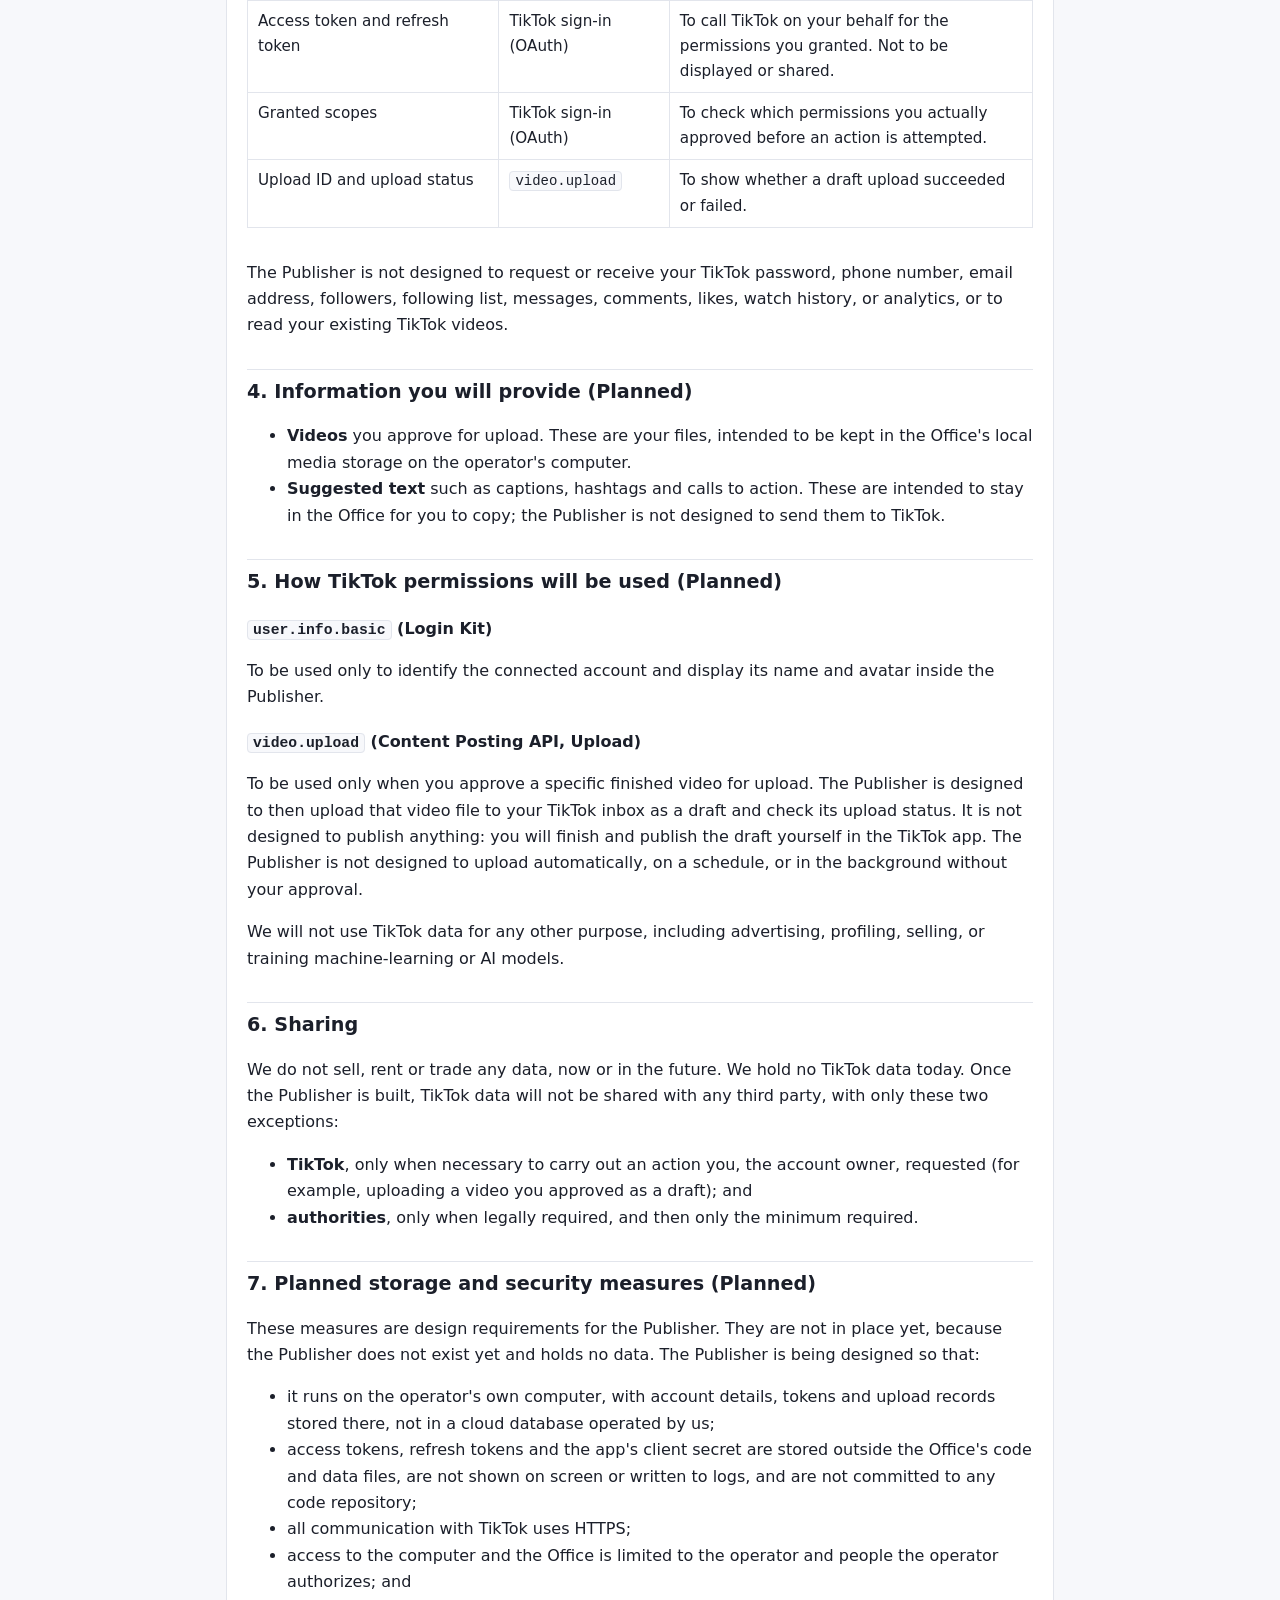
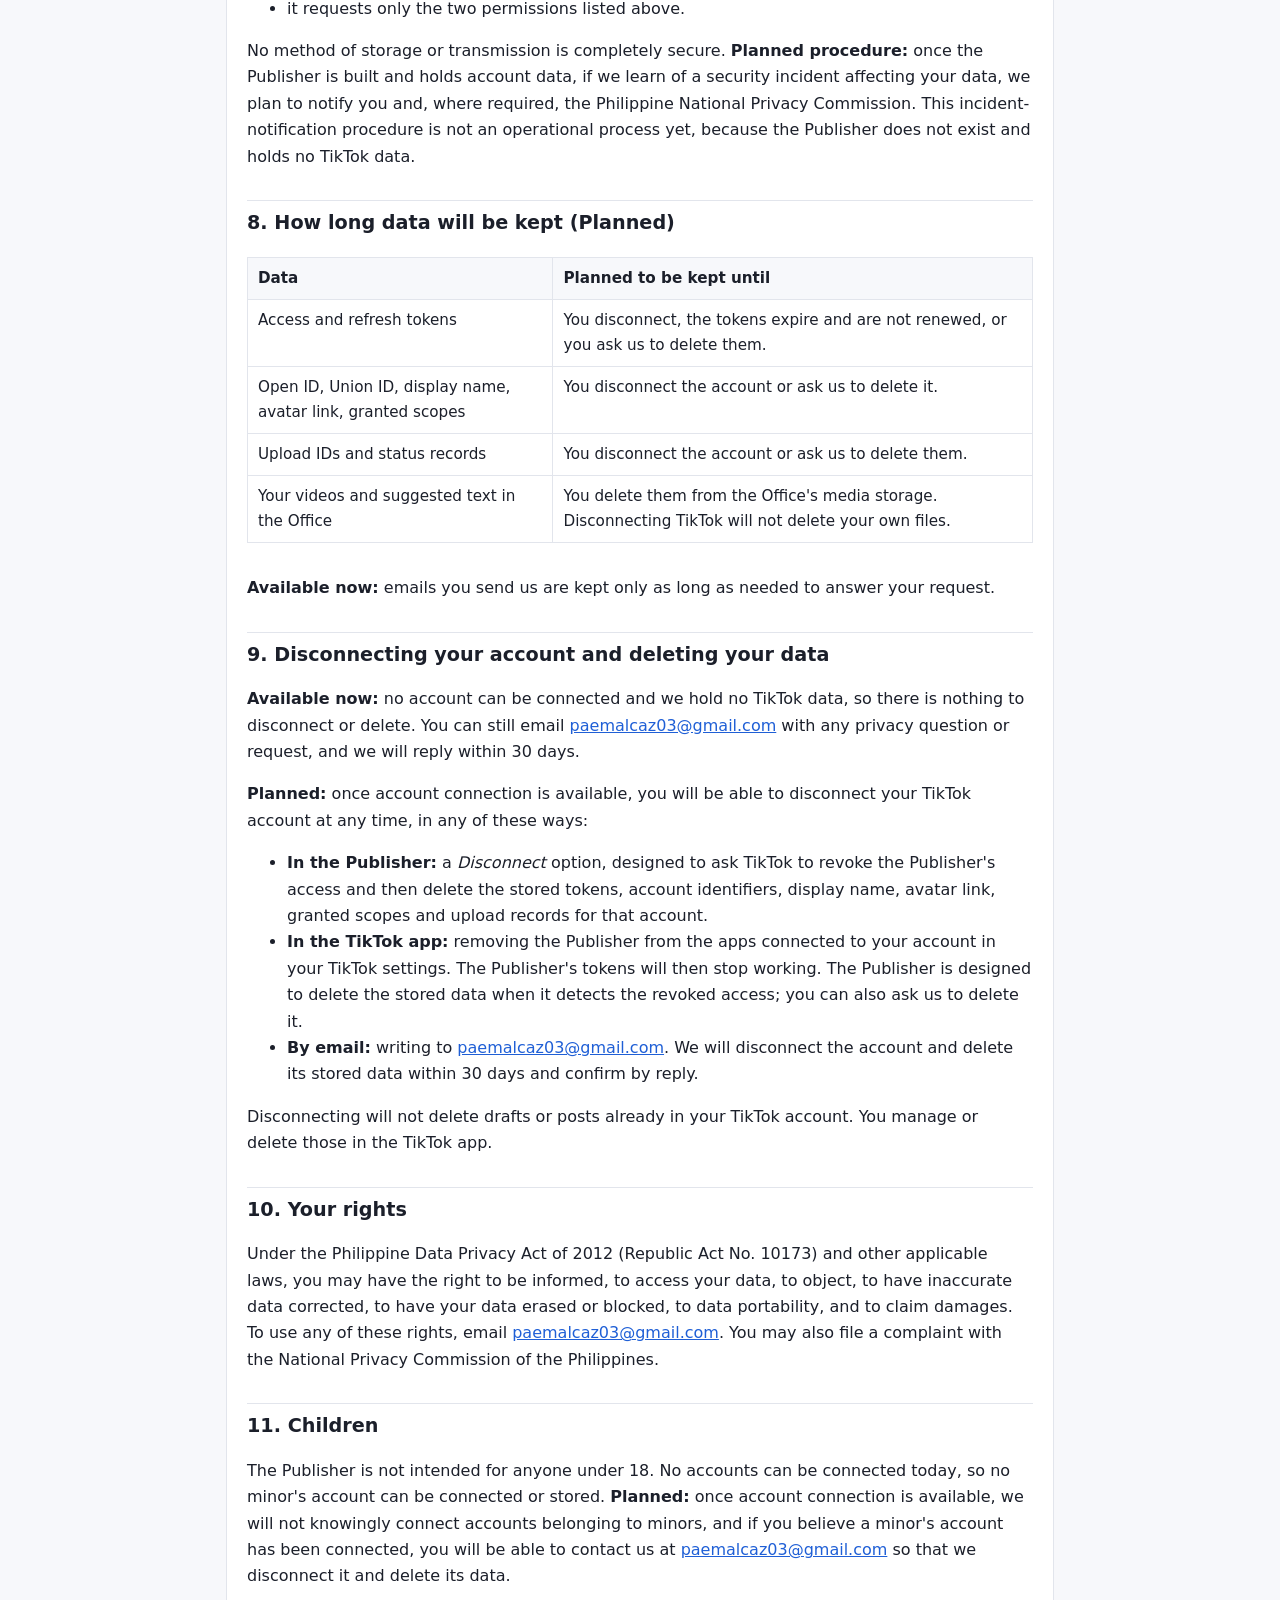
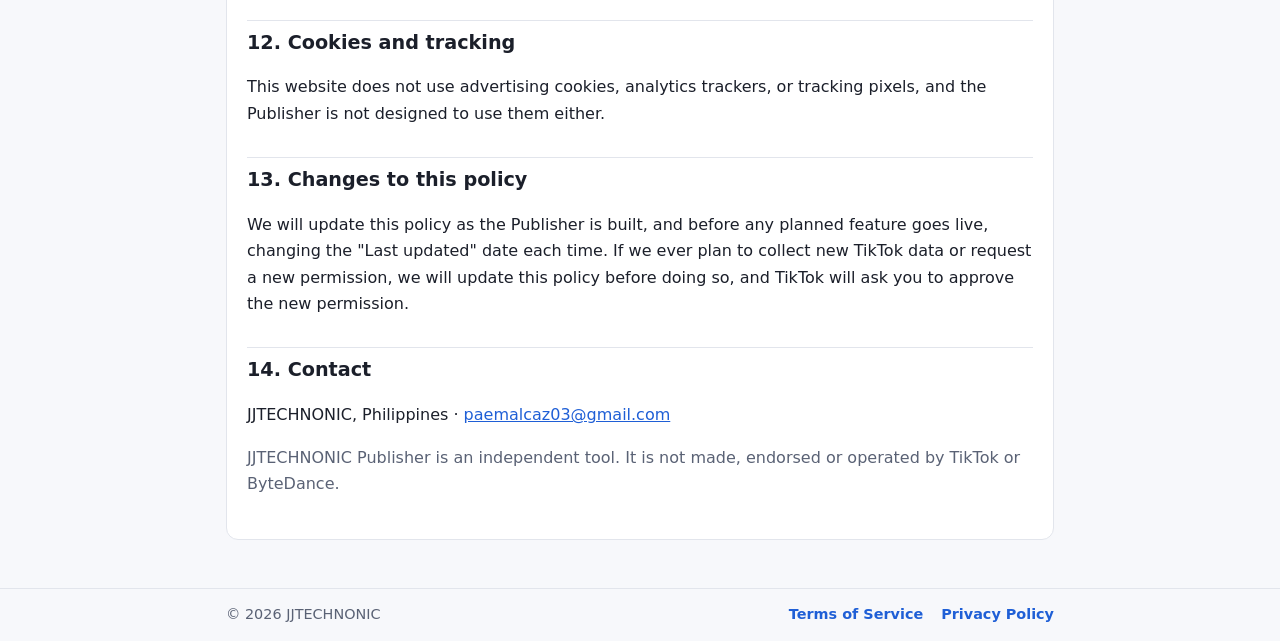
==== commit 3578c45a: "Update Publisher policy pages" ====
--- a/privacy.html
+++ b/privacy.html
@@ -42,7 +42,7 @@
       <li>The Publisher is designed to use TikTok Login Kit and the Content Posting API (Upload), with two permissions: <code>user.info.basic</code> and <code>video.upload</code>.</li>
       <li>It is designed to use them only to identify your connected account and to upload videos you have approved to your TikTok inbox as drafts. You will publish every post yourself, manually, in the TikTok app.</li>
       <li>Its data is designed to be stored on the operator's own computer, not in a cloud database run by us.</li>
-      <li>We will not sell, rent or share TikTok data, use it for advertising, or use it to train AI models.</li>
+      <li>We will not sell or rent TikTok data, use it for advertising, or use it to train AI models. TikTok data will not be shared with third parties except as described in Section 6: with TikTok when needed to perform an action requested by the account owner, and disclosures required by law.</li>
       <li>You will be able to disconnect at any time, and the Publisher is designed to delete your stored tokens and account data when you do.</li>
     </ul>
 
@@ -74,10 +74,10 @@
     <p>We will not use TikTok data for any other purpose, including advertising, profiling, selling, or training machine-learning or AI models.</p>
 
     <h2>6. Sharing</h2>
-    <p>We do not sell, rent or trade any data, now or in the future. Once the Publisher is built, TikTok data will not be shared with any third party. Data will be exchanged only:</p>
+    <p>We do not sell, rent or trade any data, now or in the future. We hold no TikTok data today. Once the Publisher is built, TikTok data will not be shared with any third party, with only these two exceptions:</p>
     <ul>
-      <li>with <strong>TikTok</strong>, when the Publisher calls TikTok's API to carry out an action you requested; and</li>
-      <li>with <strong>authorities</strong>, only if required by law, and then only the minimum required.</li>
+      <li><strong>TikTok</strong>, only when necessary to carry out an action you, the account owner, requested (for example, uploading a video you approved as a draft); and</li>
+      <li><strong>authorities</strong>, only when legally required, and then only the minimum required.</li>
     </ul>
 
     <h2>7. Planned storage and security measures (Planned)</h2>
@@ -89,7 +89,7 @@
       <li>access to the computer and the Office is limited to the operator and people the operator authorizes; and</li>
       <li>it requests only the two permissions listed above.</li>
     </ul>
-    <p>No method of storage or transmission is completely secure. If we learn of a security incident affecting your data, we will notify you and, where required, the Philippine National Privacy Commission.</p>
+    <p>No method of storage or transmission is completely secure. <strong>Planned procedure:</strong> once the Publisher is built and holds account data, if we learn of a security incident affecting your data, we plan to notify you and, where required, the Philippine National Privacy Commission. This incident-notification procedure is not an operational process yet, because the Publisher does not exist and holds no TikTok data.</p>
 
     <h2>8. How long data will be kept (Planned)</h2>
     <div class="table-wrap">
@@ -117,7 +117,7 @@
     <p>Under the Philippine Data Privacy Act of 2012 (Republic Act No. 10173) and other applicable laws, you may have the right to be informed, to access your data, to object, to have inaccurate data corrected, to have your data erased or blocked, to data portability, and to claim damages. To use any of these rights, email <a href="mailto:paemalcaz03@gmail.com">paemalcaz03@gmail.com</a>. You may also file a complaint with the National Privacy Commission of the Philippines.</p>
 
     <h2>11. Children</h2>
-    <p>The Publisher is not intended for anyone under 18. Once account connection is available, we will not knowingly connect accounts belonging to minors. If you believe a minor's account has been connected, contact us and we will disconnect it and delete its data.</p>
+    <p>The Publisher is not intended for anyone under 18. No accounts can be connected today, so no minor's account can be connected or stored. <strong>Planned:</strong> once account connection is available, we will not knowingly connect accounts belonging to minors, and if you believe a minor's account has been connected, you will be able to contact us at <a href="mailto:paemalcaz03@gmail.com">paemalcaz03@gmail.com</a> so that we disconnect it and delete its data.</p>
 
     <h2>12. Cookies and tracking</h2>
     <p>This website does not use advertising cookies, analytics trackers, or tracking pixels, and the Publisher is not designed to use them either.</p>
